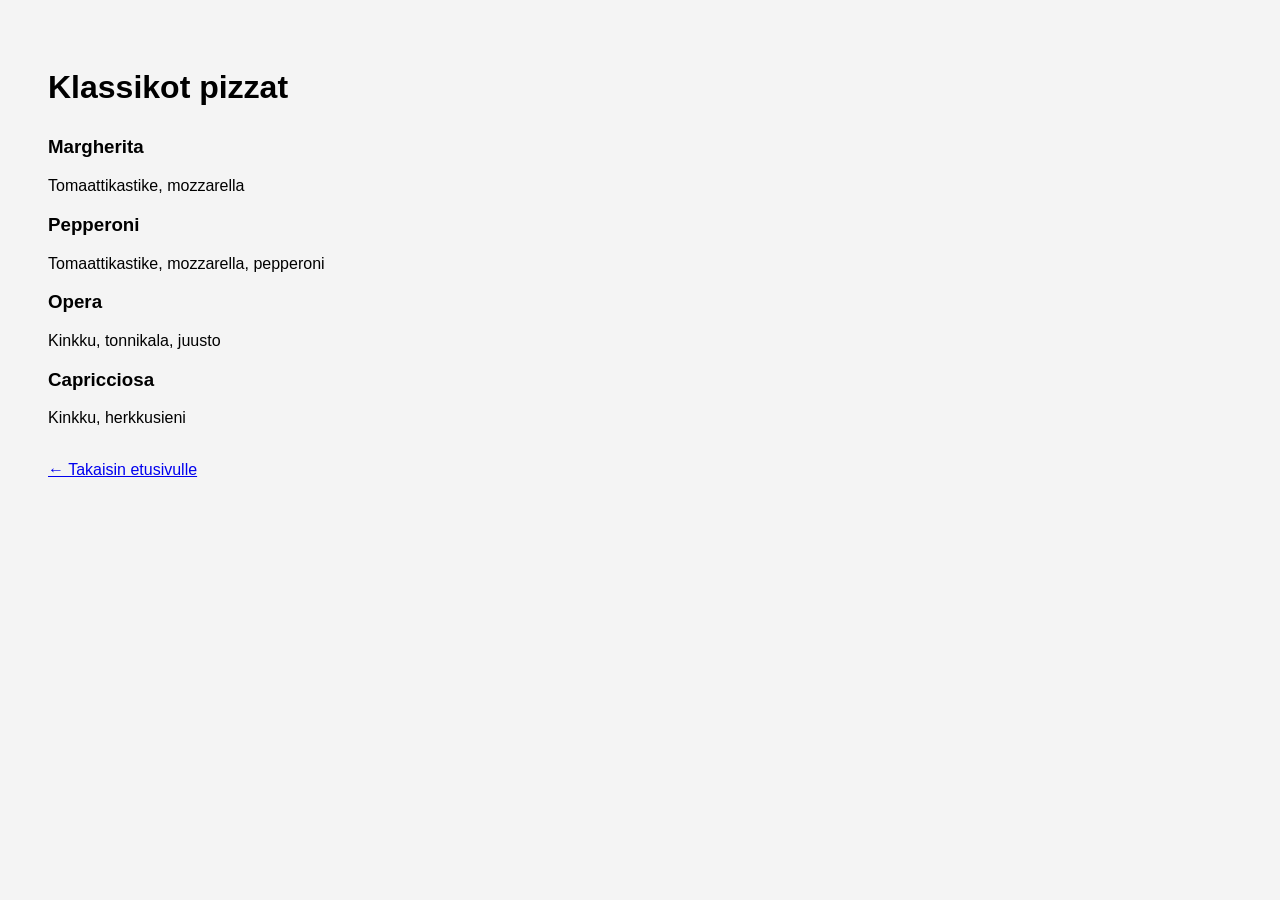
==== klassikot.html @ 0b2e3eaf "Pääsivun ja muiden tarvittavien sivujen teko" ====
<!DOCTYPE html>
<html lang="fi">
<head>
<meta charset="UTF-8">
<title>Klassikot</title>

<link rel="stylesheet" href="visuals.css">

</head>

<body>

<h1>Klassikot pizzat</h1>

<div class="menu">

<div class="pizza-box">
<h3>Margherita</h3>
<p>Tomaattikastike, mozzarella</p>
</div>

<div class="pizza-box">
<h3>Pepperoni</h3>
<p>Tomaattikastike, mozzarella, pepperoni</p>
</div>

<div class="pizza-box">
<h3>Opera</h3>
<p>Kinkku, tonnikala, juusto</p>
</div>

<div class="pizza-box">
<h3>Capricciosa</h3>
<p>Kinkku, herkkusieni</p>
</div>

</div>

<br>
<a href="index.html">← Takaisin etusivulle</a>

</body>
</html>
---- visuals.css ----
body{
    font-family: Arial;
    background:#f4f4f4;
    padding:40px;
}

h1{
    margin-bottom:30px;
}

/* GRID */
.pizza-grid{
    display:flex;
    gap:30px;
    flex-wrap:wrap;
}

/* CARD */
.pizza-card{
    text-decoration:none;
    color:black;
    text-align:center;
}

.pizza-card img{
    width:250px;
    border-radius:15px;
    box-shadow:0 5px 15px rgba(0,0,0,0.2);
    transition:0.3s;
}

.pizza-card img:hover{
    transform:scale(1.05);
}

.pizza-card h3{
    margin-top:10px;
}
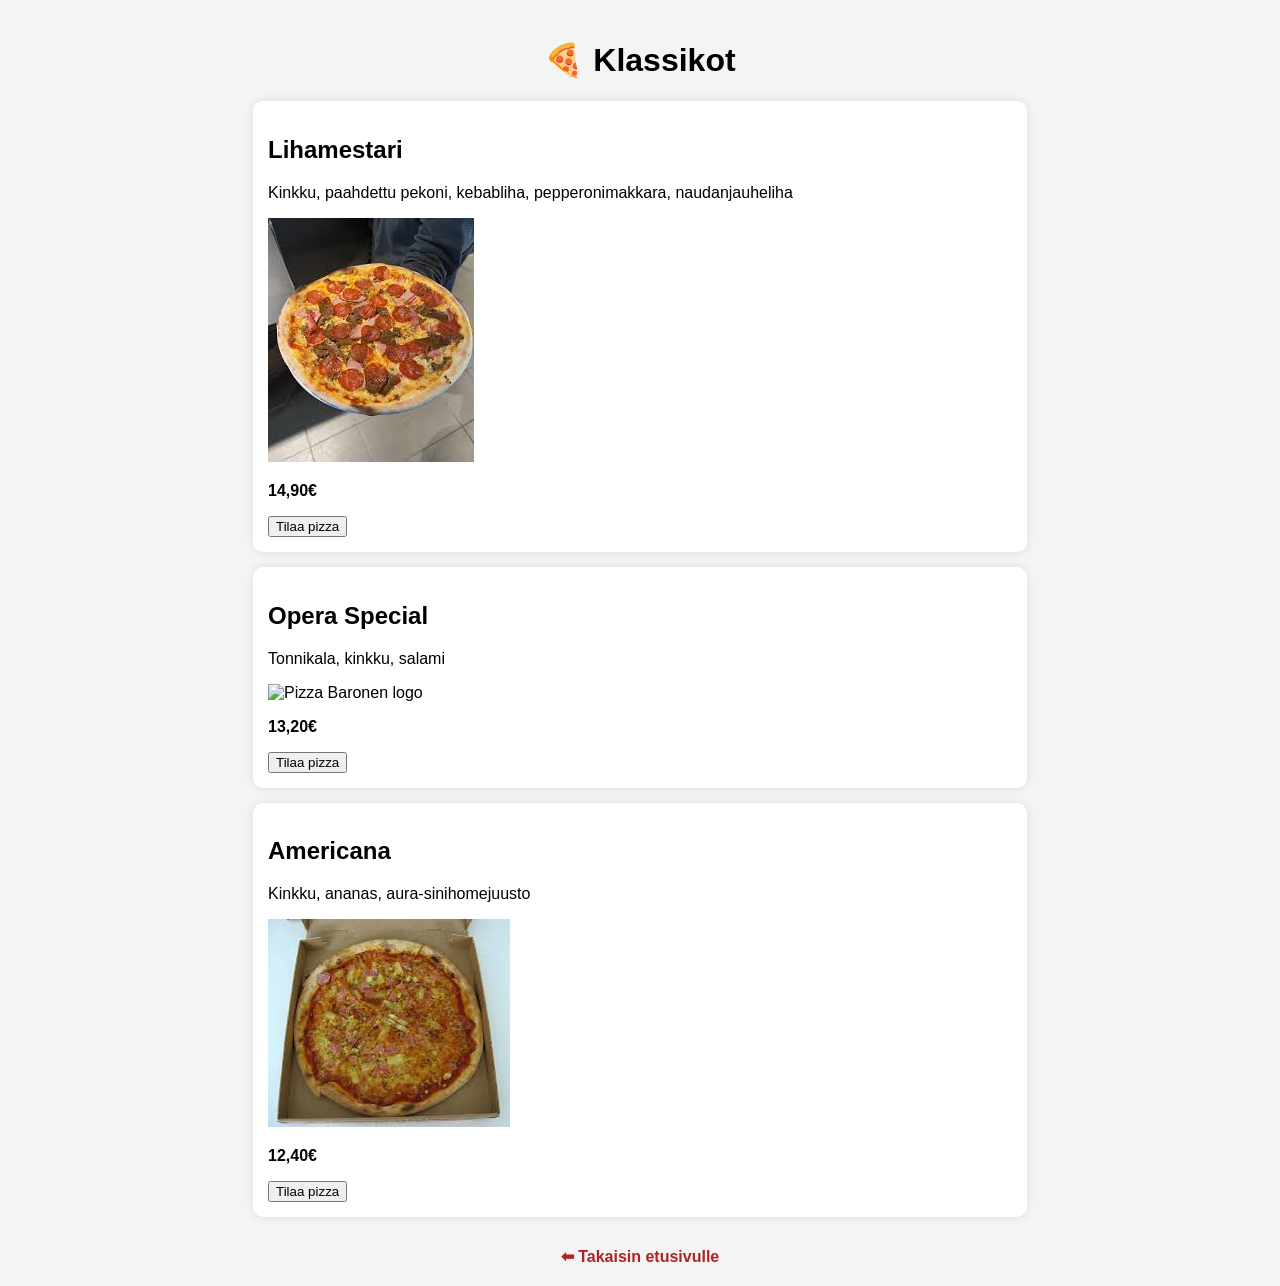
==== commit 544e26e2: "Valmiit pääsivut ja muut tarvittavat sivut" ====
--- a/klassikot.html
+++ b/klassikot.html
@@ -2,42 +2,46 @@
 <html lang="fi">
 <head>
 <meta charset="UTF-8">
-<title>Klassikot</title>
-
-<link rel="stylesheet" href="visuals.css">
-
+<title>Klassikot - Pizzeria Fantasia</title>
+<style>
+body { font-family: Arial; background:#f4f4f4; margin:0; padding:20px; }
+h1 { text-align:center; }
+.pizza { background:white; padding:15px; margin:15px auto; width:60%; border-radius:10px; box-shadow:0 0 10px rgba(0,0,0,0.1); }
+.back { text-align:center; margin-top:30px; }
+a { text-decoration:none; color:#b22222; font-weight:bold; }
+</style>
 </head>
-
 <body>
 
-<h1>Klassikot pizzat</h1>
+<h1>🍕 Klassikot</h1>
 
-<div class="menu">
-
-<div class="pizza-box">
-<h3>Margherita</h3>
-<p>Tomaattikastike, mozzarella</p>
+<div class="pizza">
+<h2>Lihamestari</h2>
+<p>Kinkku, paahdettu pekoni, kebabliha, pepperonimakkara, naudanjauheliha</p>
+<img src="Images/Lihamestari.jpg" alt="Texas Monster">
+<p><strong>14,90€</strong></p>
+<button type="submit">Tilaa pizza</button>
 </div>
 
-<div class="pizza-box">
-<h3>Pepperoni</h3>
-<p>Tomaattikastike, mozzarella, pepperoni</p>
+<div class="pizza">
+<h2>Opera Special</h2>
+<p>Tonnikala, kinkku, salami</p>
+ <img src="images/Opera special.jpg" alt="Pizza Baronen logo">
+<p><strong>13,20€</strong></p>
+<button type="submit">Tilaa pizza</button>
 </div>
 
-<div class="pizza-box">
-<h3>Opera</h3>
-<p>Kinkku, tonnikala, juusto</p>
+<div class="pizza">
+<h2>Americana</h2>
+<p>Kinkku, ananas, aura-sinihomejuusto</p>
+<img src="Images/Americana.jpg" alt="New jersey pizza">
+<p><strong>12,40€</strong></p>
+<button type="submit">Tilaa pizza</button>
 </div>
 
-<div class="pizza-box">
-<h3>Capricciosa</h3>
-<p>Kinkku, herkkusieni</p>
+<div class="back">
+<a href="index.html">⬅ Takaisin etusivulle</a>
 </div>
-
-</div>
-
-<br>
-<a href="index.html">← Takaisin etusivulle</a>
 
 </body>
 </html>
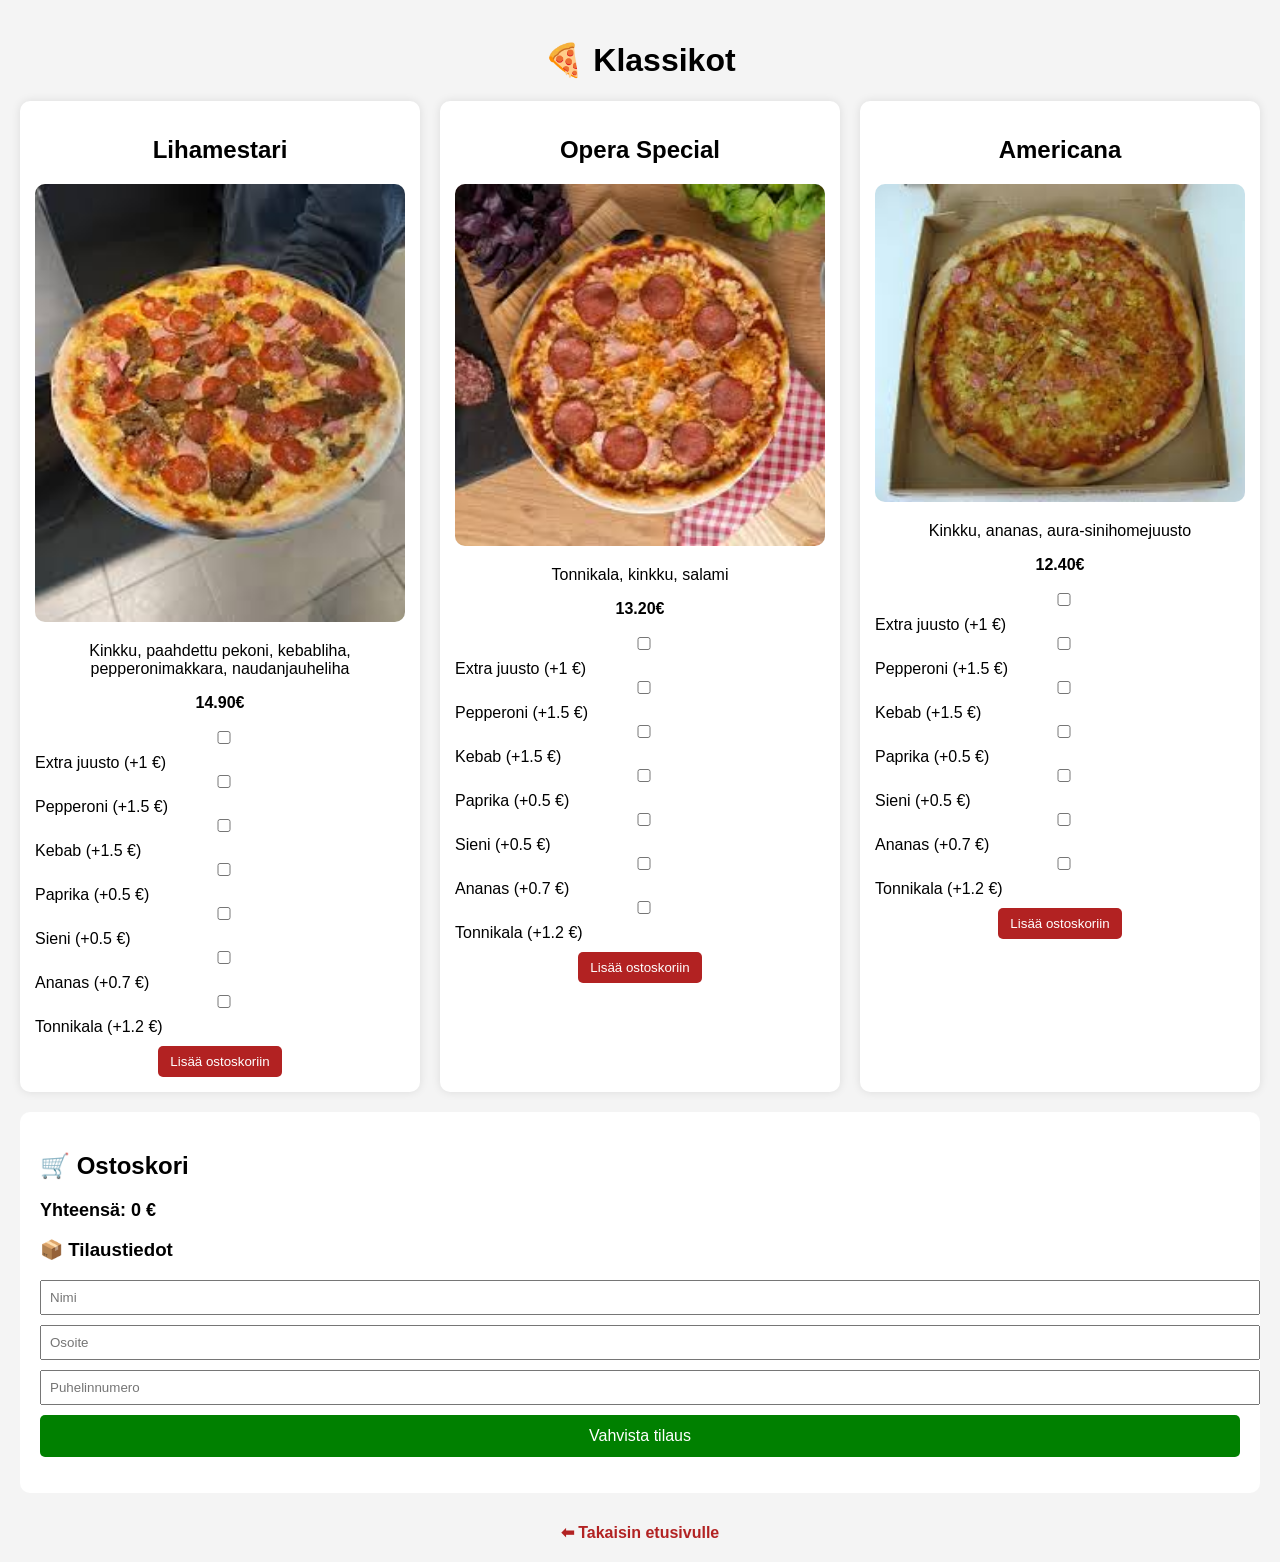
==== commit 05882c7c: "Lisätäytteiden lisääminen ja pääsivun siistiminen" ====
--- a/klassikot.html
+++ b/klassikot.html
@@ -6,42 +6,194 @@
 <style>
 body { font-family: Arial; background:#f4f4f4; margin:0; padding:20px; }
 h1 { text-align:center; }
-.pizza { background:white; padding:15px; margin:15px auto; width:60%; border-radius:10px; box-shadow:0 0 10px rgba(0,0,0,0.1); }
+.menu { display:grid; grid-template-columns: repeat(auto-fit, minmax(300px, 1fr)); gap:20px; }
+.pizza { background:white; padding:15px; border-radius:10px; box-shadow:0 0 10px rgba(0,0,0,0.1); text-align:center; }
+.pizza img { width:100%; border-radius:10px; }
+.toppings { text-align:left; margin:10px 0; }
+button { background:#b22222; color:white; border:none; padding:8px 12px; border-radius:5px; cursor:pointer; }
+button:hover { background:red; }
+.cart { background:white; padding:20px; margin:20px 0; border-radius:10px; }
+.total { font-weight:bold; font-size:18px; }
+.order-btn { background:green; width:100%; padding:12px; font-size:16px; color:white; border:none; border-radius:5px; cursor:pointer; }
+.order-btn:hover { background:darkgreen; }
 .back { text-align:center; margin-top:30px; }
 a { text-decoration:none; color:#b22222; font-weight:bold; }
+input { padding:8px; width:100%; margin-bottom:10px; }
 </style>
 </head>
 <body>
 
 <h1>🍕 Klassikot</h1>
 
-<div class="pizza">
-<h2>Lihamestari</h2>
-<p>Kinkku, paahdettu pekoni, kebabliha, pepperonimakkara, naudanjauheliha</p>
-<img src="Images/Lihamestari.jpg" alt="Texas Monster">
-<p><strong>14,90€</strong></p>
-<button type="submit">Tilaa pizza</button>
-</div>
+<div class="menu" id="menu"></div>
 
-<div class="pizza">
-<h2>Opera Special</h2>
-<p>Tonnikala, kinkku, salami</p>
- <img src="images/Opera special.jpg" alt="Pizza Baronen logo">
-<p><strong>13,20€</strong></p>
-<button type="submit">Tilaa pizza</button>
-</div>
+<div class="cart">
+<h2>🛒 Ostoskori</h2>
+<ul id="cartList"></ul>
+<p class="total">Yhteensä: <span id="total">0</span> €</p>
 
-<div class="pizza">
-<h2>Americana</h2>
-<p>Kinkku, ananas, aura-sinihomejuusto</p>
-<img src="Images/Americana.jpg" alt="New jersey pizza">
-<p><strong>12,40€</strong></p>
-<button type="submit">Tilaa pizza</button>
+<h3>📦 Tilaustiedot</h3>
+<input type="text" id="name" placeholder="Nimi">
+<input type="text" id="address" placeholder="Osoite">
+<input type="text" id="phone" placeholder="Puhelinnumero">
+
+<button class="order-btn" onclick="tilaa()">Vahvista tilaus</button>
+
+<p id="confirmation"></p>
 </div>
 
 <div class="back">
 <a href="index.html">⬅ Takaisin etusivulle</a>
 </div>
 
+<script>
+
+const pizzat = [
+    ["Lihamestari",14.9,"Images/Lihamestari.jpg","Kinkku, paahdettu pekoni, kebabliha, pepperonimakkara, naudanjauheliha"],
+    ["Opera Special",13.2,"Images/Opera special.jpg","Tonnikala, kinkku, salami"],
+    ["Americana",12.4,"Images/Americana.jpg","Kinkku, ananas, aura-sinihomejuusto"]
+];
+
+const toppings = [
+    ["Extra juusto",1.0],
+    ["Pepperoni",1.5],
+    ["Kebab",1.5],
+    ["Paprika",0.5],
+    ["Sieni",0.5],
+    ["Ananas",0.7],
+    ["Tonnikala",1.2]
+];
+
+let cart = [];
+let selectedToppings = {};
+
+const menu = document.getElementById("menu");
+
+pizzat.forEach((pizza, index) => {
+    let toppingsOptions = toppings.map((topping, tIndex) =>
+        `<label>
+            <input type="checkbox" data-pizza="${index}" data-topping="${tIndex}" onchange="updateTopping(this)">
+            ${topping[0]} (+${topping[1]} €)
+        </label><br>`
+    ).join("");
+
+    menu.innerHTML += `
+    <div class="pizza">
+        <h2>${pizza[0]}</h2>
+        <img src="${pizza[2]}" alt="${pizza[0]}">
+        <p>${pizza[3]}</p>
+        <p><strong>${pizza[1].toFixed(2)}€</strong></p>
+        <div class="toppings">
+            ${toppingsOptions}
+        </div>
+        <button onclick="addToCart(${index})">Lisää ostoskoriin</button>
+    </div>
+    `;
+});
+
+function updateTopping(checkbox){
+    const pizzaIndex = parseInt(checkbox.dataset.pizza);
+    const toppingIndex = parseInt(checkbox.dataset.topping);
+
+    if(!selectedToppings[pizzaIndex]) selectedToppings[pizzaIndex] = [];
+
+    if(checkbox.checked){
+        selectedToppings[pizzaIndex].push(toppingIndex);
+    } else {
+        selectedToppings[pizzaIndex] = selectedToppings[pizzaIndex].filter(i => i !== toppingIndex);
+    }
+}
+
+function addToCart(index){
+    const existing = cart.find(item => item.index === index && JSON.stringify(item.toppings) === JSON.stringify(selectedToppings[index] || []));
+    if(existing){
+        existing.qty++;
+    } else {
+        cart.push({index:index, qty:1, toppings: selectedToppings[index] ? [...selectedToppings[index]] : []});
+    }
+
+    if(selectedToppings[index]){
+        selectedToppings[index].forEach(tIndex => {
+            document.querySelector(`input[data-pizza="${index}"][data-topping="${tIndex}"]`).checked = false;
+        });
+    }
+    selectedToppings[index] = [];
+
+    updateCart();
+}
+
+function removeFromCart(index){
+    cart = cart.filter(item => item.index !== index);
+    updateCart();
+}
+
+function changeQty(index, amount){
+    const item = cart.find(i => i.index === index);
+    if(item){
+        item.qty += amount;
+        if(item.qty <= 0){
+            removeFromCart(index);
+        }
+    }
+    updateCart();
+}
+
+function updateCart(){
+    const cartList = document.getElementById("cartList");
+    const totalSpan = document.getElementById("total");
+    cartList.innerHTML = "";
+    let total = 0;
+
+    cart.forEach(item => {
+        const pizza = pizzat[item.index];
+        let toppingsText = "";
+        let toppingsTotal = 0;
+
+        if(item.toppings.length > 0){
+            toppingsText = " + ";
+            toppingsText += item.toppings.map(tIndex => {
+                toppingsTotal += toppings[tIndex][1];
+                return toppings[tIndex][0];
+            }).join(", ");
+        }
+
+        total += (pizza[1] + toppingsTotal) * item.qty;
+
+        cartList.innerHTML += `
+        <li>
+        ${pizza[0]}${toppingsText} (${item.qty} kpl)
+        <button onclick="changeQty(${item.index},1)">+</button>
+        <button onclick="changeQty(${item.index},-1)">−</button>
+        <button onclick="removeFromCart(${item.index})">Poista</button>
+        </li>
+        `;
+    });
+
+    totalSpan.textContent = total.toFixed(2);
+}
+
+function tilaa(){
+    const name = document.getElementById("name").value;
+    const address = document.getElementById("address").value;
+    const phone = document.getElementById("phone").value;
+
+    if(cart.length === 0){
+        alert("Ostoskori on tyhjä!");
+        return;
+    }
+
+    if(!name || !address || !phone){
+        alert("Täytä kaikki tiedot!");
+        return;
+    }
+
+    document.getElementById("confirmation").innerHTML =
+    "✅ Kiitos tilauksesta " + name + "! Pizzat toimitetaan osoitteeseen: " + address;
+
+    cart = [];
+    updateCart();
+}
+</script>
+
 </body>
 </html>
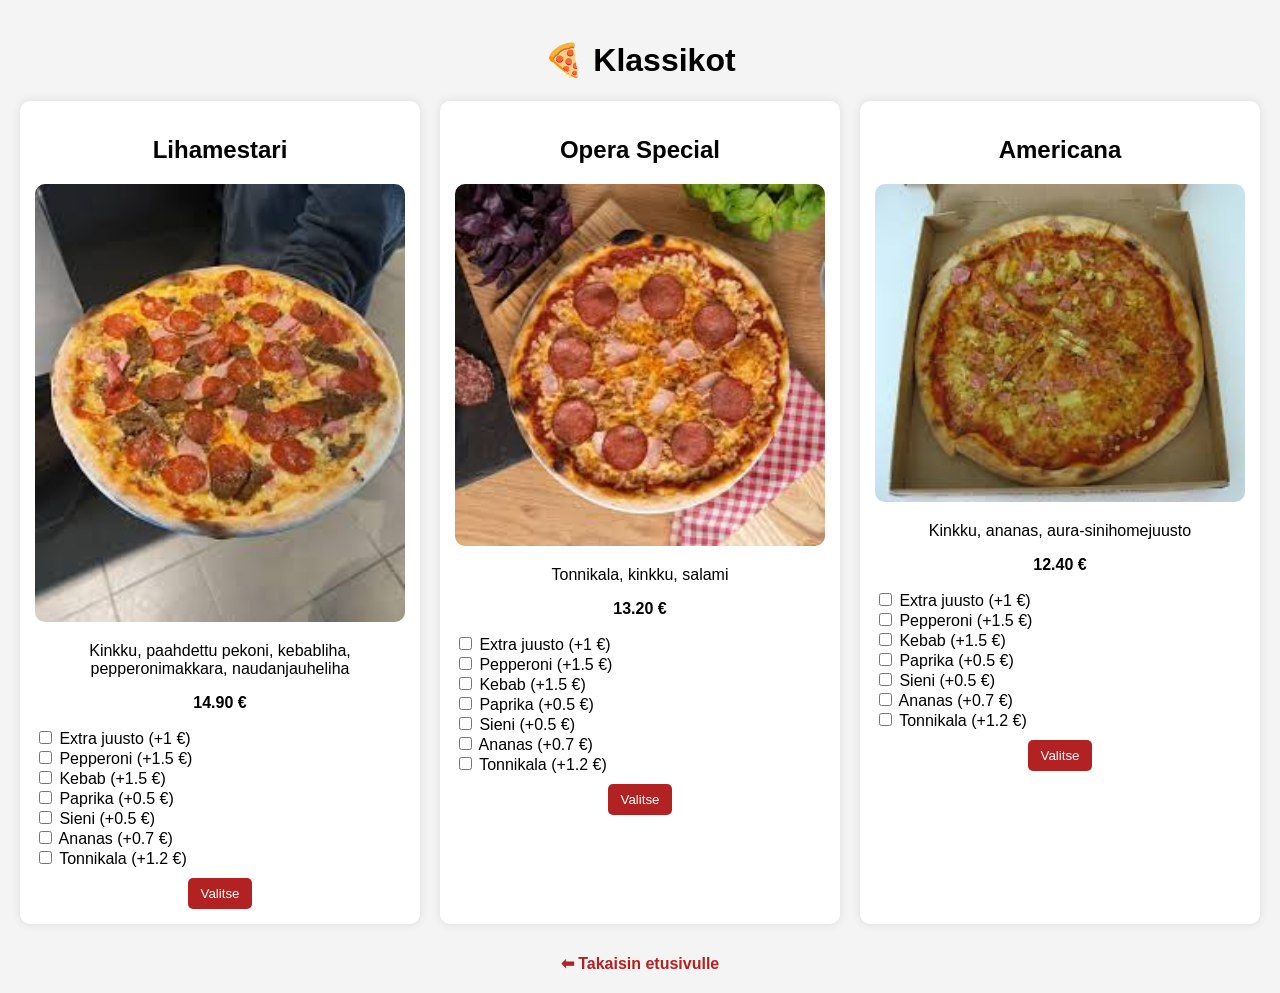
==== commit 4576d829: "Lisätuotteiden osto mahdollisuus lisätty" ====
--- a/klassikot.html
+++ b/klassikot.html
@@ -2,196 +2,135 @@
 <html lang="fi">
 <head>
 <meta charset="UTF-8">
-<title>Klassikot - Pizzeria Fantasia</title>
+<title>Klassikot - PizzaTown</title>
+
 <style>
-body { font-family: Arial; background:#f4f4f4; margin:0; padding:20px; }
-h1 { text-align:center; }
-.menu { display:grid; grid-template-columns: repeat(auto-fit, minmax(300px, 1fr)); gap:20px; }
-.pizza { background:white; padding:15px; border-radius:10px; box-shadow:0 0 10px rgba(0,0,0,0.1); text-align:center; }
-.pizza img { width:100%; border-radius:10px; }
-.toppings { text-align:left; margin:10px 0; }
-button { background:#b22222; color:white; border:none; padding:8px 12px; border-radius:5px; cursor:pointer; }
-button:hover { background:red; }
-.cart { background:white; padding:20px; margin:20px 0; border-radius:10px; }
-.total { font-weight:bold; font-size:18px; }
-.order-btn { background:green; width:100%; padding:12px; font-size:16px; color:white; border:none; border-radius:5px; cursor:pointer; }
-.order-btn:hover { background:darkgreen; }
-.back { text-align:center; margin-top:30px; }
-a { text-decoration:none; color:#b22222; font-weight:bold; }
-input { padding:8px; width:100%; margin-bottom:10px; }
+body{
+    font-family:Arial;
+    background:#f4f4f4;
+    margin:0;
+    padding:20px;
+}
+
+h1{
+    text-align:center;
+}
+
+.menu{
+    display:grid;
+    grid-template-columns:repeat(auto-fit,minmax(300px,1fr));
+    gap:20px;
+}
+
+.pizza{
+    background:white;
+    padding:15px;
+    border-radius:10px;
+    box-shadow:0 0 10px rgba(0,0,0,0.1);
+    text-align:center;
+}
+
+.pizza img{
+    width:100%;
+    border-radius:10px;
+}
+
+.toppings{
+    text-align:left;
+    margin:10px 0;
+}
+
+button{
+    background:#b22222;
+    color:white;
+    border:none;
+    padding:8px 12px;
+    border-radius:5px;
+    cursor:pointer;
+}
+
+button:hover{
+    background:red;
+}
+
+.back{
+    text-align:center;
+    margin-top:30px;
+}
+
+a{
+    text-decoration:none;
+    color:#b22222;
+    font-weight:bold;
+}
 </style>
 </head>
+
 <body>
 
 <h1>🍕 Klassikot</h1>
 
 <div class="menu" id="menu"></div>
 
-<div class="cart">
-<h2>🛒 Ostoskori</h2>
-<ul id="cartList"></ul>
-<p class="total">Yhteensä: <span id="total">0</span> €</p>
-
-<h3>📦 Tilaustiedot</h3>
-<input type="text" id="name" placeholder="Nimi">
-<input type="text" id="address" placeholder="Osoite">
-<input type="text" id="phone" placeholder="Puhelinnumero">
-
-<button class="order-btn" onclick="tilaa()">Vahvista tilaus</button>
-
-<p id="confirmation"></p>
-</div>
-
 <div class="back">
 <a href="index.html">⬅ Takaisin etusivulle</a>
 </div>
 
 <script>
-
-const pizzat = [
-    ["Lihamestari",14.9,"Images/Lihamestari.jpg","Kinkku, paahdettu pekoni, kebabliha, pepperonimakkara, naudanjauheliha"],
-    ["Opera Special",13.2,"Images/Opera special.jpg","Tonnikala, kinkku, salami"],
-    ["Americana",12.4,"Images/Americana.jpg","Kinkku, ananas, aura-sinihomejuusto"]
+const pizzat=[
+["Lihamestari",14.9,"Images/Lihamestari.jpg","Kinkku, paahdettu pekoni, kebabliha, pepperonimakkara, naudanjauheliha"],
+["Opera Special",13.2,"Images/Opera special.jpg","Tonnikala, kinkku, salami"],
+["Americana",12.4,"Images/Americana.jpg","Kinkku, ananas, aura-sinihomejuusto"]
 ];
 
-const toppings = [
-    ["Extra juusto",1.0],
-    ["Pepperoni",1.5],
-    ["Kebab",1.5],
-    ["Paprika",0.5],
-    ["Sieni",0.5],
-    ["Ananas",0.7],
-    ["Tonnikala",1.2]
+const toppings=[
+["Extra juusto",1.0],
+["Pepperoni",1.5],
+["Kebab",1.5],
+["Paprika",0.5],
+["Sieni",0.5],
+["Ananas",0.7],
+["Tonnikala",1.2]
 ];
 
-let cart = [];
-let selectedToppings = {};
+const selectedToppings={};
+const menu=document.getElementById("menu");
 
-const menu = document.getElementById("menu");
-
-pizzat.forEach((pizza, index) => {
-    let toppingsOptions = toppings.map((topping, tIndex) =>
+pizzat.forEach((pizza,index)=>{
+    let toppingsOptions=toppings.map((topping,tIndex)=>
         `<label>
             <input type="checkbox" data-pizza="${index}" data-topping="${tIndex}" onchange="updateTopping(this)">
             ${topping[0]} (+${topping[1]} €)
         </label><br>`
     ).join("");
 
-    menu.innerHTML += `
+    menu.innerHTML+=`
     <div class="pizza">
         <h2>${pizza[0]}</h2>
         <img src="${pizza[2]}" alt="${pizza[0]}">
         <p>${pizza[3]}</p>
-        <p><strong>${pizza[1].toFixed(2)}€</strong></p>
+        <p><strong>${pizza[1].toFixed(2)} €</strong></p>
         <div class="toppings">
-            ${toppingsOptions}
+        ${toppingsOptions}
         </div>
-        <button onclick="addToCart(${index})">Lisää ostoskoriin</button>
+        <button onclick="alert('Valinta lisätty!')">
+        Valitse
+        </button>
     </div>
     `;
 });
 
 function updateTopping(checkbox){
-    const pizzaIndex = parseInt(checkbox.dataset.pizza);
-    const toppingIndex = parseInt(checkbox.dataset.topping);
+    const pizzaIndex=parseInt(checkbox.dataset.pizza);
+    const toppingIndex=parseInt(checkbox.dataset.topping);
 
-    if(!selectedToppings[pizzaIndex]) selectedToppings[pizzaIndex] = [];
+    if(!selectedToppings[pizzaIndex]) selectedToppings[pizzaIndex]=[];
 
     if(checkbox.checked){
         selectedToppings[pizzaIndex].push(toppingIndex);
-    } else {
-        selectedToppings[pizzaIndex] = selectedToppings[pizzaIndex].filter(i => i !== toppingIndex);
+    }else{
+        selectedToppings[pizzaIndex]=selectedToppings[pizzaIndex].filter(i=>i!==toppingIndex);
     }
-}
-
-function addToCart(index){
-    const existing = cart.find(item => item.index === index && JSON.stringify(item.toppings) === JSON.stringify(selectedToppings[index] || []));
-    if(existing){
-        existing.qty++;
-    } else {
-        cart.push({index:index, qty:1, toppings: selectedToppings[index] ? [...selectedToppings[index]] : []});
-    }
-
-    if(selectedToppings[index]){
-        selectedToppings[index].forEach(tIndex => {
-            document.querySelector(`input[data-pizza="${index}"][data-topping="${tIndex}"]`).checked = false;
-        });
-    }
-    selectedToppings[index] = [];
-
-    updateCart();
-}
-
-function removeFromCart(index){
-    cart = cart.filter(item => item.index !== index);
-    updateCart();
-}
-
-function changeQty(index, amount){
-    const item = cart.find(i => i.index === index);
-    if(item){
-        item.qty += amount;
-        if(item.qty <= 0){
-            removeFromCart(index);
-        }
-    }
-    updateCart();
-}
-
-function updateCart(){
-    const cartList = document.getElementById("cartList");
-    const totalSpan = document.getElementById("total");
-    cartList.innerHTML = "";
-    let total = 0;
-
-    cart.forEach(item => {
-        const pizza = pizzat[item.index];
-        let toppingsText = "";
-        let toppingsTotal = 0;
-
-        if(item.toppings.length > 0){
-            toppingsText = " + ";
-            toppingsText += item.toppings.map(tIndex => {
-                toppingsTotal += toppings[tIndex][1];
-                return toppings[tIndex][0];
-            }).join(", ");
-        }
-
-        total += (pizza[1] + toppingsTotal) * item.qty;
-
-        cartList.innerHTML += `
-        <li>
-        ${pizza[0]}${toppingsText} (${item.qty} kpl)
-        <button onclick="changeQty(${item.index},1)">+</button>
-        <button onclick="changeQty(${item.index},-1)">−</button>
-        <button onclick="removeFromCart(${item.index})">Poista</button>
-        </li>
-        `;
-    });
-
-    totalSpan.textContent = total.toFixed(2);
-}
-
-function tilaa(){
-    const name = document.getElementById("name").value;
-    const address = document.getElementById("address").value;
-    const phone = document.getElementById("phone").value;
-
-    if(cart.length === 0){
-        alert("Ostoskori on tyhjä!");
-        return;
-    }
-
-    if(!name || !address || !phone){
-        alert("Täytä kaikki tiedot!");
-        return;
-    }
-
-    document.getElementById("confirmation").innerHTML =
-    "✅ Kiitos tilauksesta " + name + "! Pizzat toimitetaan osoitteeseen: " + address;
-
-    cart = [];
-    updateCart();
 }
 </script>
 
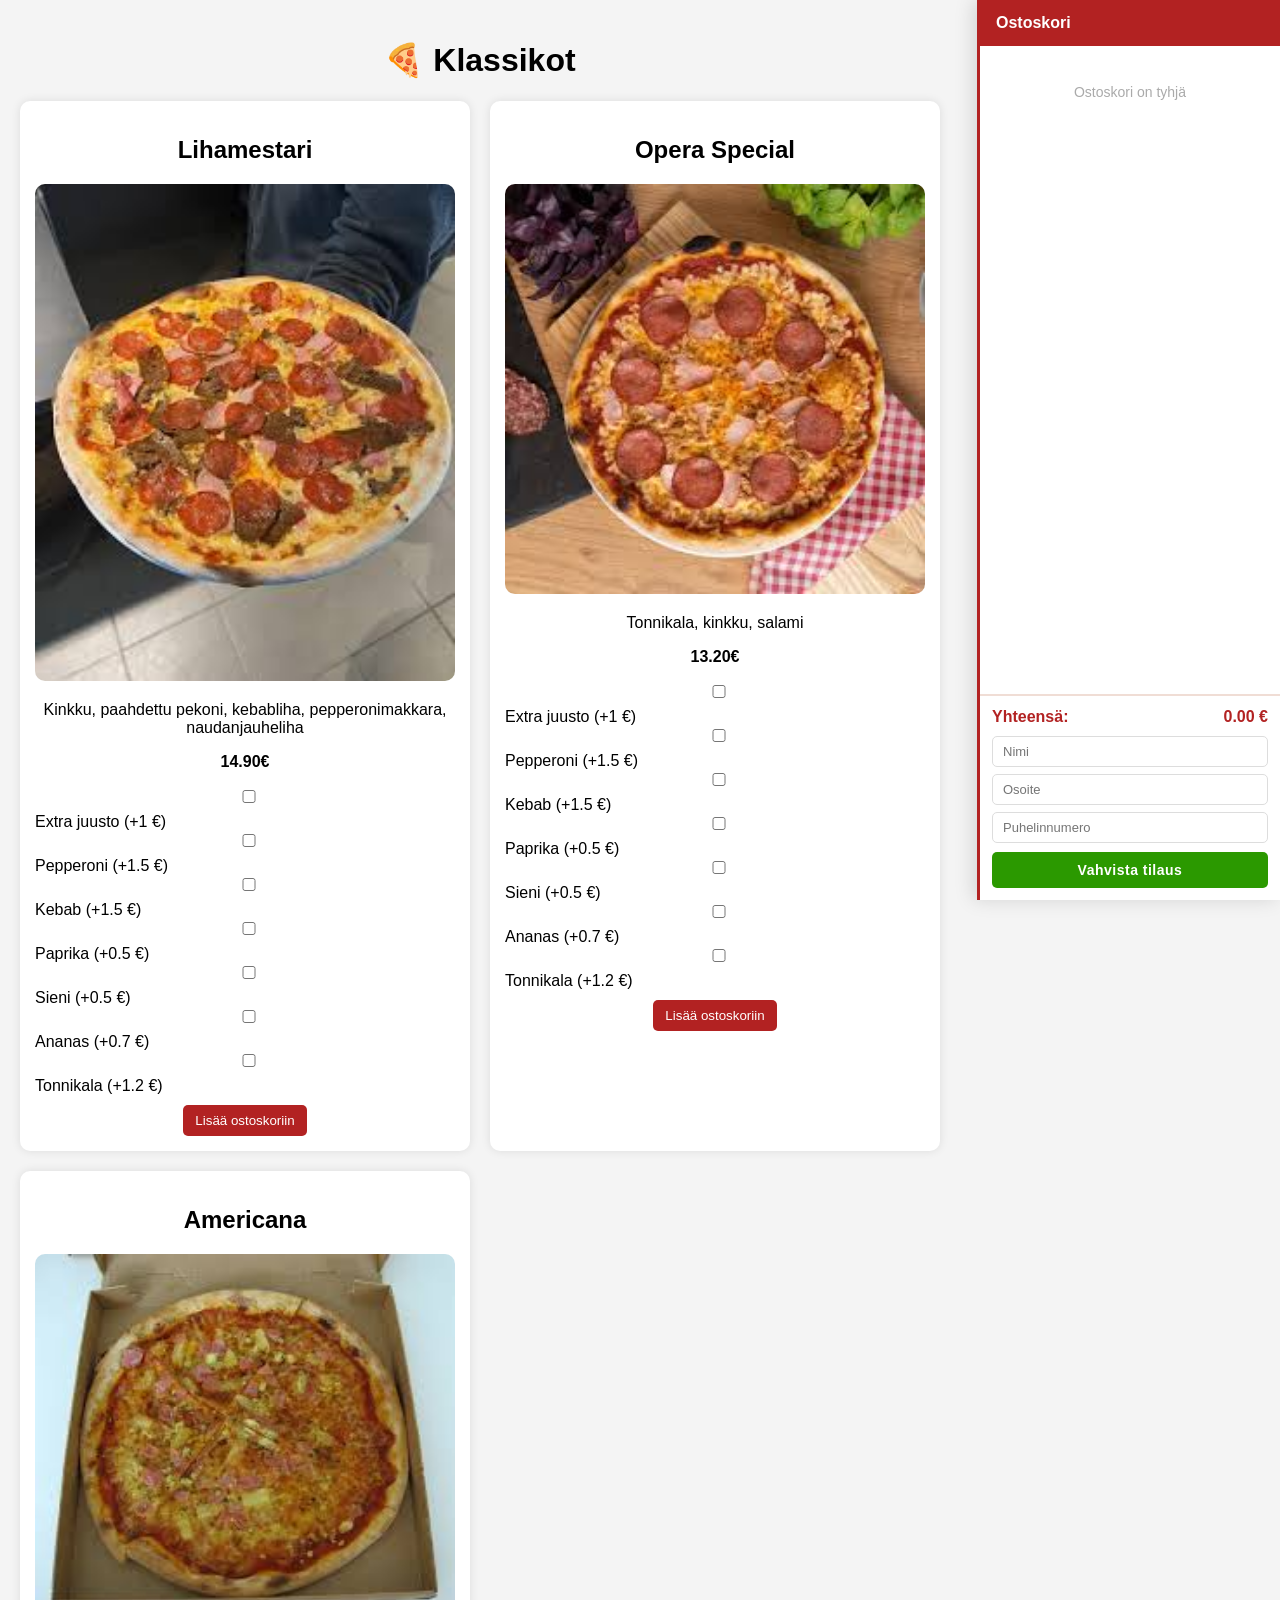
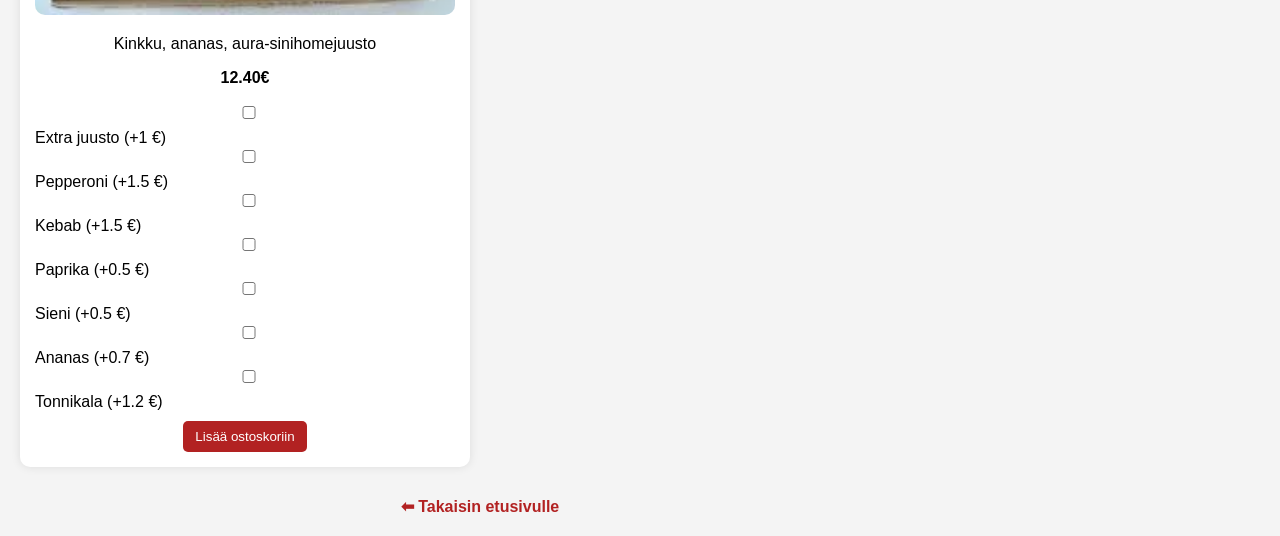
==== commit 84c56925: "ostoskori" ====
--- a/klassikot.html
+++ b/klassikot.html
@@ -2,137 +2,93 @@
 <html lang="fi">
 <head>
 <meta charset="UTF-8">
-<title>Klassikot - PizzaTown</title>
-
+<title>Klassikot - Pizzeria Fantasia</title>
 <style>
-body{
-    font-family:Arial;
-    background:#f4f4f4;
-    margin:0;
-    padding:20px;
-}
-
-h1{
-    text-align:center;
-}
-
-.menu{
-    display:grid;
-    grid-template-columns:repeat(auto-fit,minmax(300px,1fr));
-    gap:20px;
-}
-
-.pizza{
-    background:white;
-    padding:15px;
-    border-radius:10px;
-    box-shadow:0 0 10px rgba(0,0,0,0.1);
-    text-align:center;
-}
-
-.pizza img{
-    width:100%;
-    border-radius:10px;
-}
-
-.toppings{
-    text-align:left;
-    margin:10px 0;
-}
-
-button{
-    background:#b22222;
-    color:white;
-    border:none;
-    padding:8px 12px;
-    border-radius:5px;
-    cursor:pointer;
-}
-
-button:hover{
-    background:red;
-}
-
-.back{
-    text-align:center;
-    margin-top:30px;
-}
-
-a{
-    text-decoration:none;
-    color:#b22222;
-    font-weight:bold;
-}
+body { font-family: Arial; background:#f4f4f4; margin:0; padding:20px; }
+h1 { text-align:center; }
+.menu { display:grid; grid-template-columns: repeat(auto-fit, minmax(300px, 1fr)); gap:20px; }
+.pizza { background:white; padding:15px; border-radius:10px; box-shadow:0 0 10px rgba(0,0,0,0.1); text-align:center; }
+.pizza img { width:100%; border-radius:10px; }
+.toppings { text-align:left; margin:10px 0; }
+button { background:#b22222; color:white; border:none; padding:8px 12px; border-radius:5px; cursor:pointer; }
+button:hover { background:red; }
+.back { text-align:center; margin-top:30px; }
+a { text-decoration:none; color:#b22222; font-weight:bold; }
+input { padding:8px; width:100%; margin-bottom:10px; }
 </style>
 </head>
-
 <body>
 
 <h1>🍕 Klassikot</h1>
-
 <div class="menu" id="menu"></div>
 
 <div class="back">
 <a href="index.html">⬅ Takaisin etusivulle</a>
 </div>
 
+<script src="cart.js"></script>
 <script>
-const pizzat=[
-["Lihamestari",14.9,"Images/Lihamestari.jpg","Kinkku, paahdettu pekoni, kebabliha, pepperonimakkara, naudanjauheliha"],
-["Opera Special",13.2,"Images/Opera special.jpg","Tonnikala, kinkku, salami"],
-["Americana",12.4,"Images/Americana.jpg","Kinkku, ananas, aura-sinihomejuusto"]
+const pizzat = [
+  ["Lihamestari",14.9,"Images/Lihamestari.jpg","Kinkku, paahdettu pekoni, kebabliha, pepperonimakkara, naudanjauheliha"],
+  ["Opera Special",13.2,"Images/Opera special.jpg","Tonnikala, kinkku, salami"],
+  ["Americana",12.4,"Images/Americana.jpg","Kinkku, ananas, aura-sinihomejuusto"]
 ];
 
-const toppings=[
-["Extra juusto",1.0],
-["Pepperoni",1.5],
-["Kebab",1.5],
-["Paprika",0.5],
-["Sieni",0.5],
-["Ananas",0.7],
-["Tonnikala",1.2]
+const toppings = [
+  ["Extra juusto",1.0],["Pepperoni",1.5],["Kebab",1.5],
+  ["Paprika",0.5],["Sieni",0.5],["Ananas",0.7],["Tonnikala",1.2]
 ];
 
-const selectedToppings={};
-const menu=document.getElementById("menu");
+let selectedToppings = {};
+const menu = document.getElementById("menu");
 
-pizzat.forEach((pizza,index)=>{
-    let toppingsOptions=toppings.map((topping,tIndex)=>
-        `<label>
-            <input type="checkbox" data-pizza="${index}" data-topping="${tIndex}" onchange="updateTopping(this)">
-            ${topping[0]} (+${topping[1]} €)
-        </label><br>`
-    ).join("");
-
-    menu.innerHTML+=`
-    <div class="pizza">
-        <h2>${pizza[0]}</h2>
-        <img src="${pizza[2]}" alt="${pizza[0]}">
-        <p>${pizza[3]}</p>
-        <p><strong>${pizza[1].toFixed(2)} €</strong></p>
-        <div class="toppings">
-        ${toppingsOptions}
-        </div>
-        <button onclick="alert('Valinta lisätty!')">
-        Valitse
-        </button>
-    </div>
-    `;
+pizzat.forEach((pizza, index) => {
+  let toppingsOptions = toppings.map((topping, tIndex) =>
+    `<label><input type="checkbox" data-pizza="${index}" data-topping="${tIndex}" onchange="updateTopping(this)">
+    ${topping[0]} (+${topping[1]} €)</label><br>`
+  ).join("");
+  menu.innerHTML += `
+  <div class="pizza">
+    <h2>${pizza[0]}</h2>
+    <img src="${pizza[2]}" alt="${pizza[0]}">
+    <p>${pizza[3]}</p>
+    <p><strong>${pizza[1].toFixed(2)}€</strong></p>
+    <div class="toppings">${toppingsOptions}</div>
+    <button onclick="addToCart(${index})">Lisää ostoskoriin</button>
+  </div>`;
 });
 
 function updateTopping(checkbox){
-    const pizzaIndex=parseInt(checkbox.dataset.pizza);
-    const toppingIndex=parseInt(checkbox.dataset.topping);
+  const pizzaIndex = parseInt(checkbox.dataset.pizza);
+  const toppingIndex = parseInt(checkbox.dataset.topping);
+  if(!selectedToppings[pizzaIndex]) selectedToppings[pizzaIndex] = [];
+  if(checkbox.checked){
+    selectedToppings[pizzaIndex].push(toppingIndex);
+  } else {
+    selectedToppings[pizzaIndex] = selectedToppings[pizzaIndex].filter(i => i !== toppingIndex);
+  }
+}
 
-    if(!selectedToppings[pizzaIndex]) selectedToppings[pizzaIndex]=[];
-
-    if(checkbox.checked){
-        selectedToppings[pizzaIndex].push(toppingIndex);
-    }else{
-        selectedToppings[pizzaIndex]=selectedToppings[pizzaIndex].filter(i=>i!==toppingIndex);
-    }
+function addToCart(index){
+  const pizza = pizzat[index];
+  let toppingsText = "";
+  let toppingsTotal = 0;
+  if(selectedToppings[index] && selectedToppings[index].length > 0){
+    toppingsText = selectedToppings[index].map(tIndex => {
+      toppingsTotal += toppings[tIndex][1];
+      return toppings[tIndex][0];
+    }).join(", ");
+  }
+  const price = pizza[1] + toppingsTotal;
+  const details = toppingsText ? "Lisätäytteet: " + toppingsText : "";
+  Cart.addItem(pizza[0], price, details);
+  if(selectedToppings[index]){
+    selectedToppings[index].forEach(tIndex => {
+      document.querySelector(`input[data-pizza="${index}"][data-topping="${tIndex}"]`).checked = false;
+    });
+  }
+  selectedToppings[index] = [];
 }
 </script>
-
 </body>
 </html>
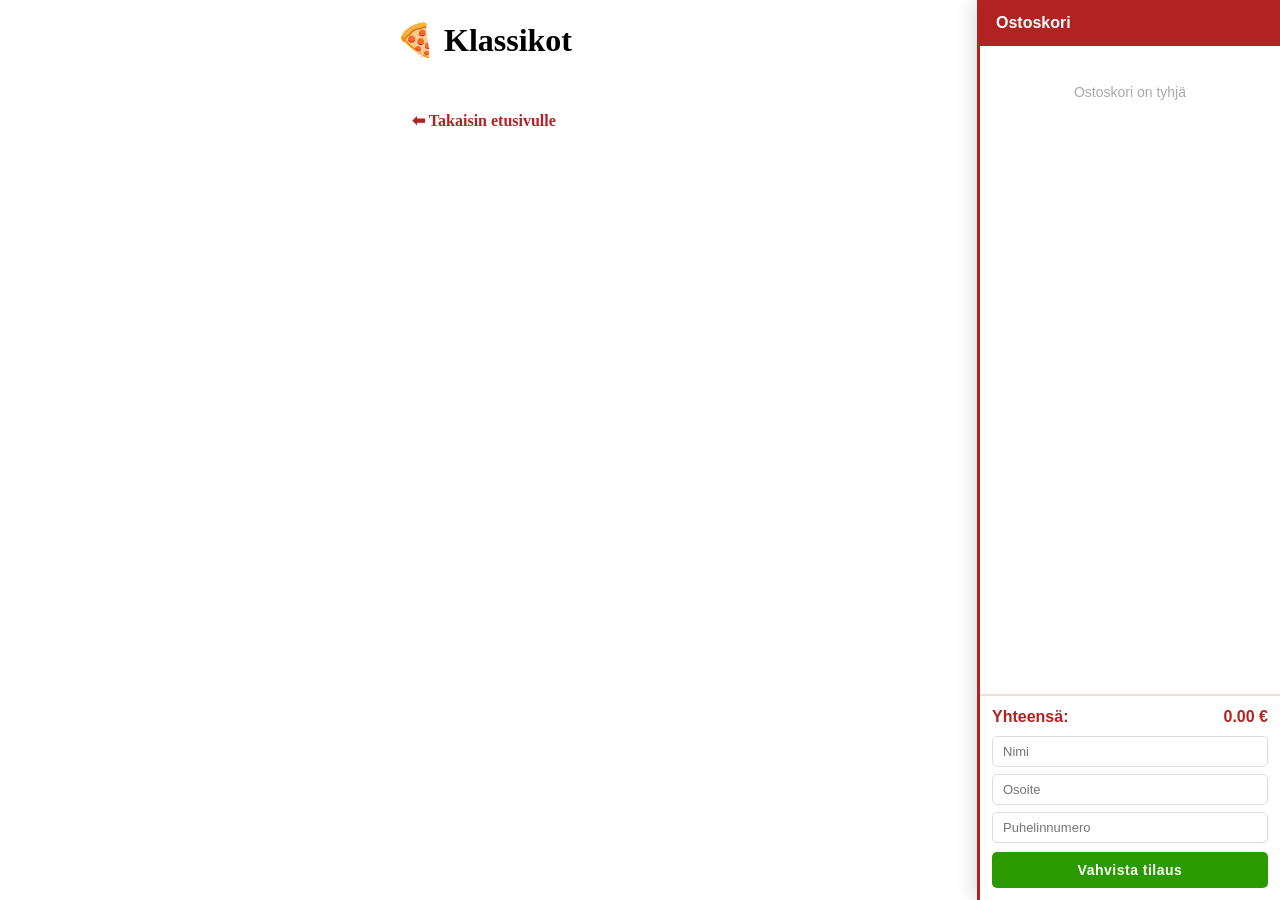
==== commit 5b7e7371: "a" ====
--- a/klassikot.html
+++ b/klassikot.html
@@ -2,8 +2,69 @@
 <html lang="fi">
 <head>
 <meta charset="UTF-8">
-<title>Klassikot - Pizzeria Fantasia</title>
+<title>Klassikot - PizzaTown</title>
+
 <style>
+<<<<<<< HEAD
+body{
+    font-family:Arial;
+    background:#f4f4f4;
+    margin:0;
+    padding:20px;
+}
+
+h1{
+    text-align:center;
+}
+
+.menu{
+    display:grid;
+    grid-template-columns:repeat(auto-fit,minmax(300px,1fr));
+    gap:20px;
+}
+
+.pizza{
+    background:white;
+    padding:15px;
+    border-radius:10px;
+    box-shadow:0 0 10px rgba(0,0,0,0.1);
+    text-align:center;
+}
+
+.pizza img{
+    width:100%;
+    border-radius:10px;
+}
+
+.toppings{
+    text-align:left;
+    margin:10px 0;
+}
+
+button{
+    background:#b22222;
+    color:white;
+    border:none;
+    padding:8px 12px;
+    border-radius:5px;
+    cursor:pointer;
+}
+
+button:hover{
+    background:red;
+}
+
+.back{
+    text-align:center;
+    margin-top:30px;
+}
+
+a{
+    text-decoration:none;
+    color:#b22222;
+    font-weight:bold;
+}
+=======
 body { font-family: Arial; background:#f4f4f4; margin:0; padding:20px; }
 h1 { text-align:center; }
 .menu { display:grid; grid-template-columns: repeat(auto-fit, minmax(300px, 1fr)); gap:20px; }
@@ -15,8 +76,10 @@
 .back { text-align:center; margin-top:30px; }
 a { text-decoration:none; color:#b22222; font-weight:bold; }
 input { padding:8px; width:100%; margin-bottom:10px; }
+>>>>>>> 84c56925b7d1eda80994ee588ff753347d16c458
 </style>
 </head>
+
 <body>
 
 <h1>🍕 Klassikot</h1>
@@ -28,6 +91,63 @@
 
 <script src="cart.js"></script>
 <script>
+<<<<<<< HEAD
+const pizzat=[
+["Lihamestari",14.9,"Images/Lihamestari.jpg","Kinkku, paahdettu pekoni, kebabliha, pepperonimakkara, naudanjauheliha"],
+["Opera Special",13.2,"Images/Opera special.jpg","Tonnikala, kinkku, salami"],
+["Americana",12.4,"Images/Americana.jpg","Kinkku, ananas, aura-sinihomejuusto"]
+];
+
+const toppings=[
+["Extra juusto",1.0],
+["Pepperoni",1.5],
+["Kebab",1.5],
+["Paprika",0.5],
+["Sieni",0.5],
+["Ananas",0.7],
+["Tonnikala",1.2]
+];
+
+const selectedToppings={};
+const menu=document.getElementById("menu");
+
+pizzat.forEach((pizza,index)=>{
+    let toppingsOptions=toppings.map((topping,tIndex)=>
+        `<label>
+            <input type="checkbox" data-pizza="${index}" data-topping="${tIndex}" onchange="updateTopping(this)">
+            ${topping[0]} (+${topping[1]} €)
+        </label><br>`
+    ).join("");
+
+    menu.innerHTML+=`
+    <div class="pizza">
+        <h2>${pizza[0]}</h2>
+        <img src="${pizza[2]}" alt="${pizza[0]}">
+        <p>${pizza[3]}</p>
+        <p><strong>${pizza[1].toFixed(2)} €</strong></p>
+        <div class="toppings">
+        ${toppingsOptions}
+        </div>
+        <button onclick="alert('Valinta lisätty!')">
+        Valitse
+        </button>
+    </div>
+    `;
+});
+
+function updateTopping(checkbox){
+    const pizzaIndex=parseInt(checkbox.dataset.pizza);
+    const toppingIndex=parseInt(checkbox.dataset.topping);
+
+    if(!selectedToppings[pizzaIndex]) selectedToppings[pizzaIndex]=[];
+
+    if(checkbox.checked){
+        selectedToppings[pizzaIndex].push(toppingIndex);
+    }else{
+        selectedToppings[pizzaIndex]=selectedToppings[pizzaIndex].filter(i=>i!==toppingIndex);
+    }
+}
+=======
 const pizzat = [
   ["Lihamestari",14.9,"Images/Lihamestari.jpg","Kinkku, paahdettu pekoni, kebabliha, pepperonimakkara, naudanjauheliha"],
   ["Opera Special",13.2,"Images/Opera special.jpg","Tonnikala, kinkku, salami"],
@@ -89,6 +209,7 @@
   }
   selectedToppings[index] = [];
 }
+>>>>>>> 84c56925b7d1eda80994ee588ff753347d16c458
 </script>
 </body>
 </html>
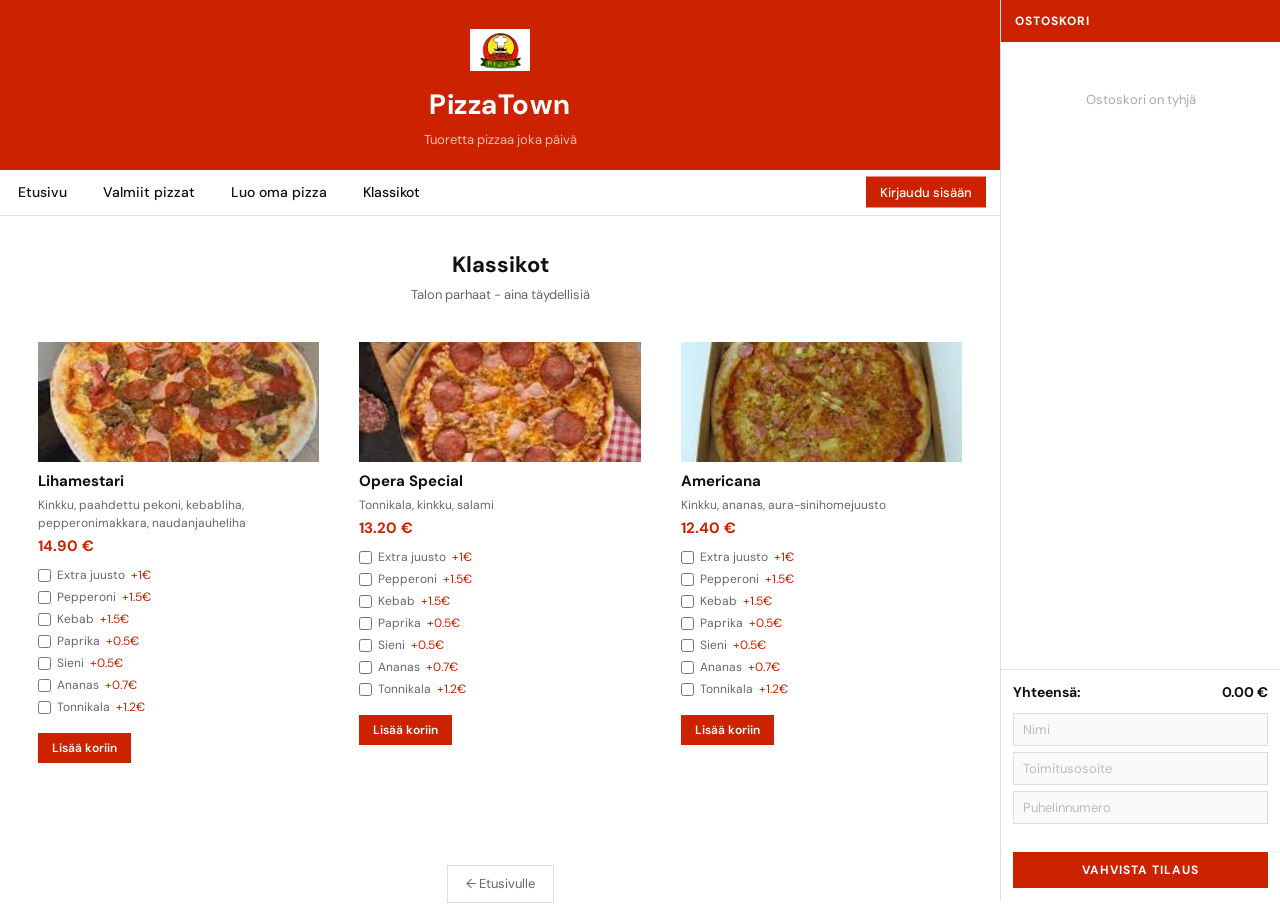
==== commit fa778ca6: "siistin sivun ulkonäköä, lisäsin toimitusaika lasku hommelin, tein niin että navbar näkyy jokaisella" ====
--- a/klassikot.html
+++ b/klassikot.html
@@ -2,214 +2,110 @@
 <html lang="fi">
 <head>
 <meta charset="UTF-8">
-<title>Klassikot - PizzaTown</title>
-
+<meta name="viewport" content="width=device-width, initial-scale=1.0">
+<title>Klassikot — PizzaTown</title>
+<link rel="stylesheet" href="visuals.css">
 <style>
-<<<<<<< HEAD
-body{
-    font-family:Arial;
-    background:#f4f4f4;
-    margin:0;
-    padding:20px;
+.menu {
+    grid-template-columns: repeat(auto-fill, minmax(280px, 1fr));
+    max-width: 1100px;
+    margin: 0 auto;
+    padding: 0 24px 60px;
 }
-
-h1{
-    text-align:center;
-}
-
-.menu{
-    display:grid;
-    grid-template-columns:repeat(auto-fit,minmax(300px,1fr));
-    gap:20px;
-}
-
-.pizza{
-    background:white;
-    padding:15px;
-    border-radius:10px;
-    box-shadow:0 0 10px rgba(0,0,0,0.1);
-    text-align:center;
-}
-
-.pizza img{
-    width:100%;
-    border-radius:10px;
-}
-
-.toppings{
-    text-align:left;
-    margin:10px 0;
-}
-
-button{
-    background:#b22222;
-    color:white;
-    border:none;
-    padding:8px 12px;
-    border-radius:5px;
-    cursor:pointer;
-}
-
-button:hover{
-    background:red;
-}
-
-.back{
-    text-align:center;
-    margin-top:30px;
-}
-
-a{
-    text-decoration:none;
-    color:#b22222;
-    font-weight:bold;
-}
-=======
-body { font-family: Arial; background:#f4f4f4; margin:0; padding:20px; }
-h1 { text-align:center; }
-.menu { display:grid; grid-template-columns: repeat(auto-fit, minmax(300px, 1fr)); gap:20px; }
-.pizza { background:white; padding:15px; border-radius:10px; box-shadow:0 0 10px rgba(0,0,0,0.1); text-align:center; }
-.pizza img { width:100%; border-radius:10px; }
-.toppings { text-align:left; margin:10px 0; }
-button { background:#b22222; color:white; border:none; padding:8px 12px; border-radius:5px; cursor:pointer; }
-button:hover { background:red; }
-.back { text-align:center; margin-top:30px; }
-a { text-decoration:none; color:#b22222; font-weight:bold; }
-input { padding:8px; width:100%; margin-bottom:10px; }
->>>>>>> 84c56925b7d1eda80994ee588ff753347d16c458
 </style>
 </head>
-
 <body>
 
-<h1>🍕 Klassikot</h1>
+<header class="top-logo">
+    <img src="Images/Pizza logo.png" alt="PizzaTown logo">
+    <h1>PizzaTown</h1>
+    <p class="slogan">Tuoretta pizzaa joka päivä</p>
+</header>
+
+<nav class="navbar">
+    <a href="index.html">Etusivu</a>
+    <a href="Valmiit pizzat.html">Valmiit pizzat</a>
+    <a href="oma.html">Luo oma pizza</a>
+    <a href="klassikot.html">Klassikot</a>
+    <div id="login_container">
+        <button id="login_toggle_btn" onclick="toggleLoginPanel()">Kirjaudu sisään</button>
+        <div id="login_panel">
+            <h3>Kirjaudu sisään</h3>
+            <div id="login_fields">
+                <input id="nimi" type="text" placeholder="Käyttäjänimi" />
+                <input id="salasana" type="password" placeholder="Salasana" />
+                <button class="btn-login" onclick="login()">Kirjaudu sisään</button>
+                <div id="panel_message" class="panel-message"></div>
+                <hr class="panel-divider">
+                <div class="register-section">
+                    <p>Ei vielä tiliä?</p>
+                    <button class="btn-register" onclick="rekisteröidy()">Rekisteröidy</button>
+                </div>
+            </div>
+            <div id="logout_section">
+                <p>Olet kirjautunut sisään, <strong id="logged_in_name"></strong>!</p>
+                <button class="btn-logout" onclick="logout()">Kirjaudu ulos</button>
+            </div>
+        </div>
+    </div>
+</nav>
+
+<h1 class="page-title">Klassikot</h1>
+<p class="page-subtitle">Talon parhaat - aina täydellisiä</p>
+
 <div class="menu" id="menu"></div>
 
 <div class="back">
-<a href="index.html">⬅ Takaisin etusivulle</a>
+    <a href="index.html">← Etusivulle</a>
 </div>
 
 <script src="cart.js"></script>
+<script src="scripts.js"></script>
 <script>
-<<<<<<< HEAD
-const pizzat=[
-["Lihamestari",14.9,"Images/Lihamestari.jpg","Kinkku, paahdettu pekoni, kebabliha, pepperonimakkara, naudanjauheliha"],
-["Opera Special",13.2,"Images/Opera special.jpg","Tonnikala, kinkku, salami"],
-["Americana",12.4,"Images/Americana.jpg","Kinkku, ananas, aura-sinihomejuusto"]
+const pizzat = [
+    ["Lihamestari",14.9,"Images/Lihamestari.jpg","Kinkku, paahdettu pekoni, kebabliha, pepperonimakkara, naudanjauheliha"],
+    ["Opera Special",13.2,"Images/Opera special.jpg","Tonnikala, kinkku, salami"],
+    ["Americana",12.4,"Images/Americana.jpg","Kinkku, ananas, aura-sinihomejuusto"]
 ];
-
-const toppings=[
-["Extra juusto",1.0],
-["Pepperoni",1.5],
-["Kebab",1.5],
-["Paprika",0.5],
-["Sieni",0.5],
-["Ananas",0.7],
-["Tonnikala",1.2]
+const toppings = [
+    ["Extra juusto",1.0],["Pepperoni",1.5],["Kebab",1.5],
+    ["Paprika",0.5],["Sieni",0.5],["Ananas",0.7],["Tonnikala",1.2]
 ];
-
-const selectedToppings={};
-const menu=document.getElementById("menu");
-
-pizzat.forEach((pizza,index)=>{
-    let toppingsOptions=toppings.map((topping,tIndex)=>
-        `<label>
-            <input type="checkbox" data-pizza="${index}" data-topping="${tIndex}" onchange="updateTopping(this)">
-            ${topping[0]} (+${topping[1]} €)
-        </label><br>`
-    ).join("");
-
-    menu.innerHTML+=`
-    <div class="pizza">
-        <h2>${pizza[0]}</h2>
-        <img src="${pizza[2]}" alt="${pizza[0]}">
-        <p>${pizza[3]}</p>
-        <p><strong>${pizza[1].toFixed(2)} €</strong></p>
-        <div class="toppings">
-        ${toppingsOptions}
-        </div>
-        <button onclick="alert('Valinta lisätty!')">
-        Valitse
-        </button>
-    </div>
-    `;
-});
-
-function updateTopping(checkbox){
-    const pizzaIndex=parseInt(checkbox.dataset.pizza);
-    const toppingIndex=parseInt(checkbox.dataset.topping);
-
-    if(!selectedToppings[pizzaIndex]) selectedToppings[pizzaIndex]=[];
-
-    if(checkbox.checked){
-        selectedToppings[pizzaIndex].push(toppingIndex);
-    }else{
-        selectedToppings[pizzaIndex]=selectedToppings[pizzaIndex].filter(i=>i!==toppingIndex);
-    }
-}
-=======
-const pizzat = [
-  ["Lihamestari",14.9,"Images/Lihamestari.jpg","Kinkku, paahdettu pekoni, kebabliha, pepperonimakkara, naudanjauheliha"],
-  ["Opera Special",13.2,"Images/Opera special.jpg","Tonnikala, kinkku, salami"],
-  ["Americana",12.4,"Images/Americana.jpg","Kinkku, ananas, aura-sinihomejuusto"]
-];
-
-const toppings = [
-  ["Extra juusto",1.0],["Pepperoni",1.5],["Kebab",1.5],
-  ["Paprika",0.5],["Sieni",0.5],["Ananas",0.7],["Tonnikala",1.2]
-];
-
 let selectedToppings = {};
 const menu = document.getElementById("menu");
 
 pizzat.forEach((pizza, index) => {
-  let toppingsOptions = toppings.map((topping, tIndex) =>
-    `<label><input type="checkbox" data-pizza="${index}" data-topping="${tIndex}" onchange="updateTopping(this)">
-    ${topping[0]} (+${topping[1]} €)</label><br>`
-  ).join("");
-  menu.innerHTML += `
-  <div class="pizza">
-    <h2>${pizza[0]}</h2>
-    <img src="${pizza[2]}" alt="${pizza[0]}">
-    <p>${pizza[3]}</p>
-    <p><strong>${pizza[1].toFixed(2)}€</strong></p>
-    <div class="toppings">${toppingsOptions}</div>
-    <button onclick="addToCart(${index})">Lisää ostoskoriin</button>
-  </div>`;
+    let toppingsOptions = toppings.map((topping, tIndex) =>
+        `<label><input type="checkbox" data-pizza="${index}" data-topping="${tIndex}" onchange="updateTopping(this)">
+        ${topping[0]} <em style="color:var(--red);font-style:normal;">+${topping[1]}€</em></label>`
+    ).join("");
+    menu.innerHTML += `
+    <div class="pizza">
+        <img src="${pizza[2]}" alt="${pizza[0]}">
+        <h2>${pizza[0]}</h2>
+        <p>${pizza[3]}</p>
+        <p><strong>${pizza[1].toFixed(2)} €</strong></p>
+        <div class="toppings">${toppingsOptions}</div>
+        <button onclick="addToCart(${index})">Lisää koriin</button>
+    </div>`;
 });
 
 function updateTopping(checkbox){
-  const pizzaIndex = parseInt(checkbox.dataset.pizza);
-  const toppingIndex = parseInt(checkbox.dataset.topping);
-  if(!selectedToppings[pizzaIndex]) selectedToppings[pizzaIndex] = [];
-  if(checkbox.checked){
-    selectedToppings[pizzaIndex].push(toppingIndex);
-  } else {
-    selectedToppings[pizzaIndex] = selectedToppings[pizzaIndex].filter(i => i !== toppingIndex);
-  }
+    const pi = parseInt(checkbox.dataset.pizza), ti = parseInt(checkbox.dataset.topping);
+    if(!selectedToppings[pi]) selectedToppings[pi] = [];
+    checkbox.checked ? selectedToppings[pi].push(ti) : (selectedToppings[pi] = selectedToppings[pi].filter(i=>i!==ti));
 }
 
 function addToCart(index){
-  const pizza = pizzat[index];
-  let toppingsText = "";
-  let toppingsTotal = 0;
-  if(selectedToppings[index] && selectedToppings[index].length > 0){
-    toppingsText = selectedToppings[index].map(tIndex => {
-      toppingsTotal += toppings[tIndex][1];
-      return toppings[tIndex][0];
-    }).join(", ");
-  }
-  const price = pizza[1] + toppingsTotal;
-  const details = toppingsText ? "Lisätäytteet: " + toppingsText : "";
-  Cart.addItem(pizza[0], price, details);
-  if(selectedToppings[index]){
-    selectedToppings[index].forEach(tIndex => {
-      document.querySelector(`input[data-pizza="${index}"][data-topping="${tIndex}"]`).checked = false;
-    });
-  }
-  selectedToppings[index] = [];
+    const pizza = pizzat[index];
+    let text = "", total = 0;
+    if(selectedToppings[index]?.length){
+        text = selectedToppings[index].map(ti=>{ total+=toppings[ti][1]; return toppings[ti][0]; }).join(", ");
+    }
+    Cart.addItem(pizza[0], pizza[1]+total, text ? "Lisätäytteet: "+text : "");
+    selectedToppings[index]?.forEach(ti=>{ document.querySelector(`input[data-pizza="${index}"][data-topping="${ti}"]`).checked=false; });
+    selectedToppings[index]=[];
 }
->>>>>>> 84c56925b7d1eda80994ee588ff753347d16c458
 </script>
 </body>
 </html>
--- a/visuals.css
+++ b/visuals.css
@@ -0,0 +1,450 @@
+@import url('https://fonts.googleapis.com/css2?family=DM+Sans:wght@400;500;700&display=swap');
+
+:root {
+    --red:   #cc2200;
+    --white: #ffffff;
+    --bg:    #ffffff;
+    --text:  #111111;
+    --muted: #666666;
+    --line:  #dddddd;
+}
+
+*, *::before, *::after { box-sizing: border-box; margin: 0; padding: 0; }
+
+body {
+    font-family: 'DM Sans', sans-serif;
+    background: var(--bg);
+    color: var(--text);
+    font-size: 15px;
+    line-height: 1.5;
+}
+
+a { text-decoration: none; color: inherit; }
+
+/* ── Header ── */
+.top-logo {
+    background: var(--red);
+    padding: 20px 24px;
+    display: flex;
+    flex-direction: column;
+    align-items: center;
+    gap: 4px;
+}
+
+.top-logo img { width: 60px; height: 60px; object-fit: contain; }
+
+.top-logo h1 {
+    font-size: 28px;
+    font-weight: 700;
+    color: var(--white);
+    letter-spacing: 0.5px;
+}
+
+.slogan {
+    font-size: 13px;
+    color: rgba(255,255,255,0.7);
+    font-weight: 400;
+}
+
+/* ── Nav ── */
+.navbar {
+    background: var(--white);
+    border-bottom: 1px solid var(--line);
+    display: flex;
+    align-items: center;
+    flex-wrap: wrap;
+    position: relative;
+}
+
+.navbar a {
+    padding: 12px 18px;
+    font-size: 14px;
+    font-weight: 500;
+    color: var(--text);
+    transition: color 0.1s;
+}
+
+.navbar a:hover { color: var(--red); }
+
+/* ── Login ── */
+#login_container {
+    position: absolute;
+    right: 14px;
+    top: 50%;
+    transform: translateY(-50%);
+    z-index: 100;
+}
+
+#login_toggle_btn {
+    font-family: 'DM Sans', sans-serif;
+    font-size: 13px;
+    font-weight: 500;
+    background: var(--red);
+    color: var(--white);
+    border: none;
+    padding: 7px 14px;
+    cursor: pointer;
+    white-space: nowrap;
+}
+
+#login_toggle_btn:hover { opacity: 0.85; }
+
+#login_panel {
+    display: none;
+    opacity: 0;
+    position: absolute;
+    top: calc(100% + 6px);
+    right: 0;
+    width: 220px;
+    background: var(--white);
+    border: 1px solid var(--line);
+    padding: 16px;
+    box-shadow: 0 4px 12px rgba(0,0,0,0.08);
+    box-sizing: border-box;
+}
+
+#login_panel.open { opacity: 1; }
+
+#login_panel h3 {
+    font-size: 12px;
+    font-weight: 700;
+    color: var(--muted);
+    margin-bottom: 10px;
+    text-transform: uppercase;
+    letter-spacing: 1px;
+}
+
+#login_fields input[type="text"],
+#login_fields input[type="password"] {
+    width: 100%;
+    padding: 7px 9px;
+    margin-bottom: 7px;
+    border: 1px solid var(--line);
+    font-family: 'DM Sans', sans-serif;
+    font-size: 13px;
+    outline: none;
+}
+
+#login_fields input:focus { border-color: var(--red); }
+
+.btn-login, .btn-register, .btn-logout {
+    font-family: 'DM Sans', sans-serif;
+    font-size: 13px;
+    font-weight: 500;
+    cursor: pointer;
+}
+
+.btn-login { width: 100%; padding: 8px; background: var(--red); color: var(--white); border: none; }
+.btn-login:hover { opacity: 0.85; }
+
+.btn-logout { padding: 7px 12px; background: var(--white); color: var(--text); border: 1px solid var(--line); }
+.btn-logout:hover { border-color: var(--red); color: var(--red); }
+
+.register-section { margin-top: 10px; text-align: center; }
+.register-section p { font-size: 12px; color: var(--muted); margin-bottom: 6px; }
+
+.btn-register { width: 100%; padding: 7px; background: var(--white); color: var(--red); border: 1px solid var(--red); font-size: 12px; }
+.btn-register:hover { background: var(--red); color: var(--white); }
+
+.panel-divider { border: none; border-top: 1px solid var(--line); margin: 10px 0; }
+
+.panel-message { font-size: 12px; margin-top: 6px; padding: 5px 8px; display: none; }
+.panel-message.error   { color: var(--red); }
+.panel-message.success { color: #1a7a3c; }
+
+#logout_section { display: none; text-align: center; }
+#logout_section p { font-size: 13px; color: var(--muted); margin-bottom: 8px; }
+
+/* ── Main ── */
+main {
+    max-width: 860px;
+    margin: 0 auto;
+    padding: 40px 20px 80px;
+}
+
+/* ── Welcome ── */
+.welcome { text-align: center; margin-bottom: 40px; }
+.welcome h2 { font-size: 22px; font-weight: 700; margin-bottom: 8px; }
+.welcome p { color: var(--muted); font-size: 14px; }
+
+/* ── Section title ── */
+.menu-section h2 {
+    font-size: 11px;
+    font-weight: 700;
+    letter-spacing: 1.5px;
+    text-transform: uppercase;
+    color: var(--muted);
+    text-align: center;
+    margin-bottom: 20px;
+}
+
+/* ── Pizza grid (index) ── */
+.pizza-grid {
+    display: grid;
+    grid-template-columns: repeat(3, 1fr);
+    gap: 12px;
+}
+
+.pizza-card {
+    display: block;
+    border: 1px solid var(--line);
+}
+
+.pizza-card:hover { border-color: var(--red); }
+
+.pizza-card img {
+    width: 100%;
+    height: 150px;
+    object-fit: cover;
+    display: block;
+}
+
+.pizza-card h3 {
+    padding: 10px 12px;
+    font-size: 14px;
+    font-weight: 600;
+}
+
+/* ── Page title ── */
+.page-title {
+    font-size: 22px;
+    font-weight: 700;
+    text-align: center;
+    padding: 32px 20px 4px;
+}
+
+.page-subtitle {
+    text-align: center;
+    font-size: 13px;
+    color: var(--muted);
+    margin-bottom: 24px;
+}
+
+/* ── Menu grid ── */
+.menu {
+    display: grid;
+    gap: 12px;
+    background: var(--white);
+    max-width: 1100px;
+    margin: 0 auto;
+    padding: 0 24px 48px;
+}
+
+.pizza {
+    background: var(--white);
+    padding: 14px;
+}
+
+.pizza:hover { background: #fafafa; }
+
+.pizza img {
+    width: 100%;
+    height: 120px;
+    object-fit: cover;
+    display: block;
+    margin-bottom: 8px;
+}
+
+.pizza h2, .pizza h3 {
+    font-size: 15px;
+    font-weight: 700;
+    margin-bottom: 3px;
+}
+
+.pizza p {
+    font-size: 12px;
+    color: var(--muted);
+    margin-bottom: 3px;
+}
+
+.pizza p strong {
+    font-size: 15px;
+    font-weight: 700;
+    color: var(--red);
+}
+
+.pizza button {
+    font-family: 'DM Sans', sans-serif;
+    font-size: 12px;
+    font-weight: 600;
+    background: var(--red);
+    color: var(--white);
+    border: none;
+    padding: 7px 14px;
+    cursor: pointer;
+    margin-top: 8px;
+}
+
+.pizza button:hover { opacity: 0.85; }
+
+/* ── Toppings ── */
+.toppings { margin: 7px 0; font-size: 12px; }
+
+.toppings label {
+    display: flex;
+    align-items: center;
+    gap: 6px;
+    padding: 2px 0;
+    color: var(--muted);
+    cursor: pointer;
+}
+
+.toppings label:hover { color: var(--red); }
+
+input[type="checkbox"], input[type="radio"] { width: auto; accent-color: var(--red); cursor: pointer; }
+
+/* ── Oma pizza ── */
+.container {
+    width: 100%;
+    max-width: 420px;
+    margin: 36px auto 60px;
+    border: 1px solid var(--line);
+    padding: 24px;
+}
+
+.container h2 {
+    font-size: 18px;
+    font-weight: 700;
+    margin-bottom: 16px;
+    padding-bottom: 12px;
+    border-bottom: 2px solid var(--red);
+}
+
+.container h3 {
+    font-size: 11px;
+    font-weight: 700;
+    letter-spacing: 1px;
+    text-transform: uppercase;
+    color: var(--muted);
+    margin: 18px 0 7px;
+}
+
+.container label {
+    display: flex;
+    align-items: center;
+    gap: 8px;
+    padding: 4px 0;
+    font-size: 14px;
+    color: var(--text);
+    cursor: pointer;
+    border-bottom: 1px solid #f5f5f5;
+}
+
+.container label:hover { color: var(--red); }
+
+.container button {
+    width: 100%;
+    font-family: 'DM Sans', sans-serif;
+    font-size: 13px;
+    font-weight: 600;
+    background: var(--red);
+    color: var(--white);
+    border: none;
+    padding: 11px;
+    cursor: pointer;
+    margin-top: 14px;
+}
+
+.container button:hover { opacity: 0.85; }
+
+.total {
+    margin-top: 14px;
+    text-align: center;
+    font-size: 20px;
+    font-weight: 700;
+    color: var(--red);
+    padding: 10px;
+    border: 1px solid var(--line);
+    background: #fafafa;
+}
+
+.error { color: var(--red); font-size: 12px; margin-top: 4px; }
+#vahvistus { color: #1a7a3c; font-size: 13px; margin-top: 8px; text-align: center; }
+
+/* ── Back ── */
+.back-button, .back { text-align: center; margin: 28px 0 16px; }
+
+.back-button button, .back a {
+    font-family: 'DM Sans', sans-serif;
+    font-size: 13px;
+    color: var(--muted);
+    background: transparent;
+    border: 1px solid var(--line);
+    padding: 8px 18px;
+    cursor: pointer;
+    display: inline-block;
+}
+
+.back-button button:hover, .back a:hover { color: var(--red); border-color: var(--red); }
+
+/* ── Drinks button ── */
+.drink-btn {
+    font-family: 'DM Sans', sans-serif;
+    font-size: 13px;
+    font-weight: 600;
+    background: var(--red);
+    color: var(--white);
+    border: none;
+    padding: 10px 24px;
+    cursor: pointer;
+}
+
+.drink-btn:hover { opacity: 0.85; }
+
+/* ── Modal ── */
+.modal {
+    display: none;
+    position: fixed;
+    inset: 0;
+    background: rgba(0,0,0,0.35);
+    z-index: 3000;
+}
+
+.modal-content {
+    background: var(--white);
+    width: 280px;
+    margin: 120px auto;
+    border-top: 3px solid var(--red);
+    padding: 20px;
+    box-shadow: 0 4px 20px rgba(0,0,0,0.12);
+}
+
+.modal-content h3 {
+    font-size: 14px;
+    font-weight: 700;
+    margin-bottom: 12px;
+}
+
+.modal-content button {
+    display: block;
+    width: 100%;
+    margin: 4px 0;
+    background: #fafafa;
+    color: var(--text);
+    border: 1px solid var(--line);
+    padding: 9px 12px;
+    font-family: 'DM Sans', sans-serif;
+    font-size: 13px;
+    cursor: pointer;
+    text-align: left;
+}
+
+.modal-content button:hover { background: var(--red); color: var(--white); border-color: var(--red); }
+
+.modal-content button:last-child {
+    margin-top: 8px;
+    font-size: 12px;
+    color: var(--muted);
+    text-align: center;
+    background: transparent;
+    border-color: var(--line);
+}
+
+/* ── Responsive ── */
+@media (max-width: 600px) {
+    .pizza-grid { grid-template-columns: 1fr 1fr; }
+    .menu { grid-template-columns: 1fr 1fr !important; }
+    .container { margin: 16px 10px; padding: 18px 14px; }
+    #login_container { position: static; margin: 6px 12px; }
+    .navbar { justify-content: flex-start; }
+}
